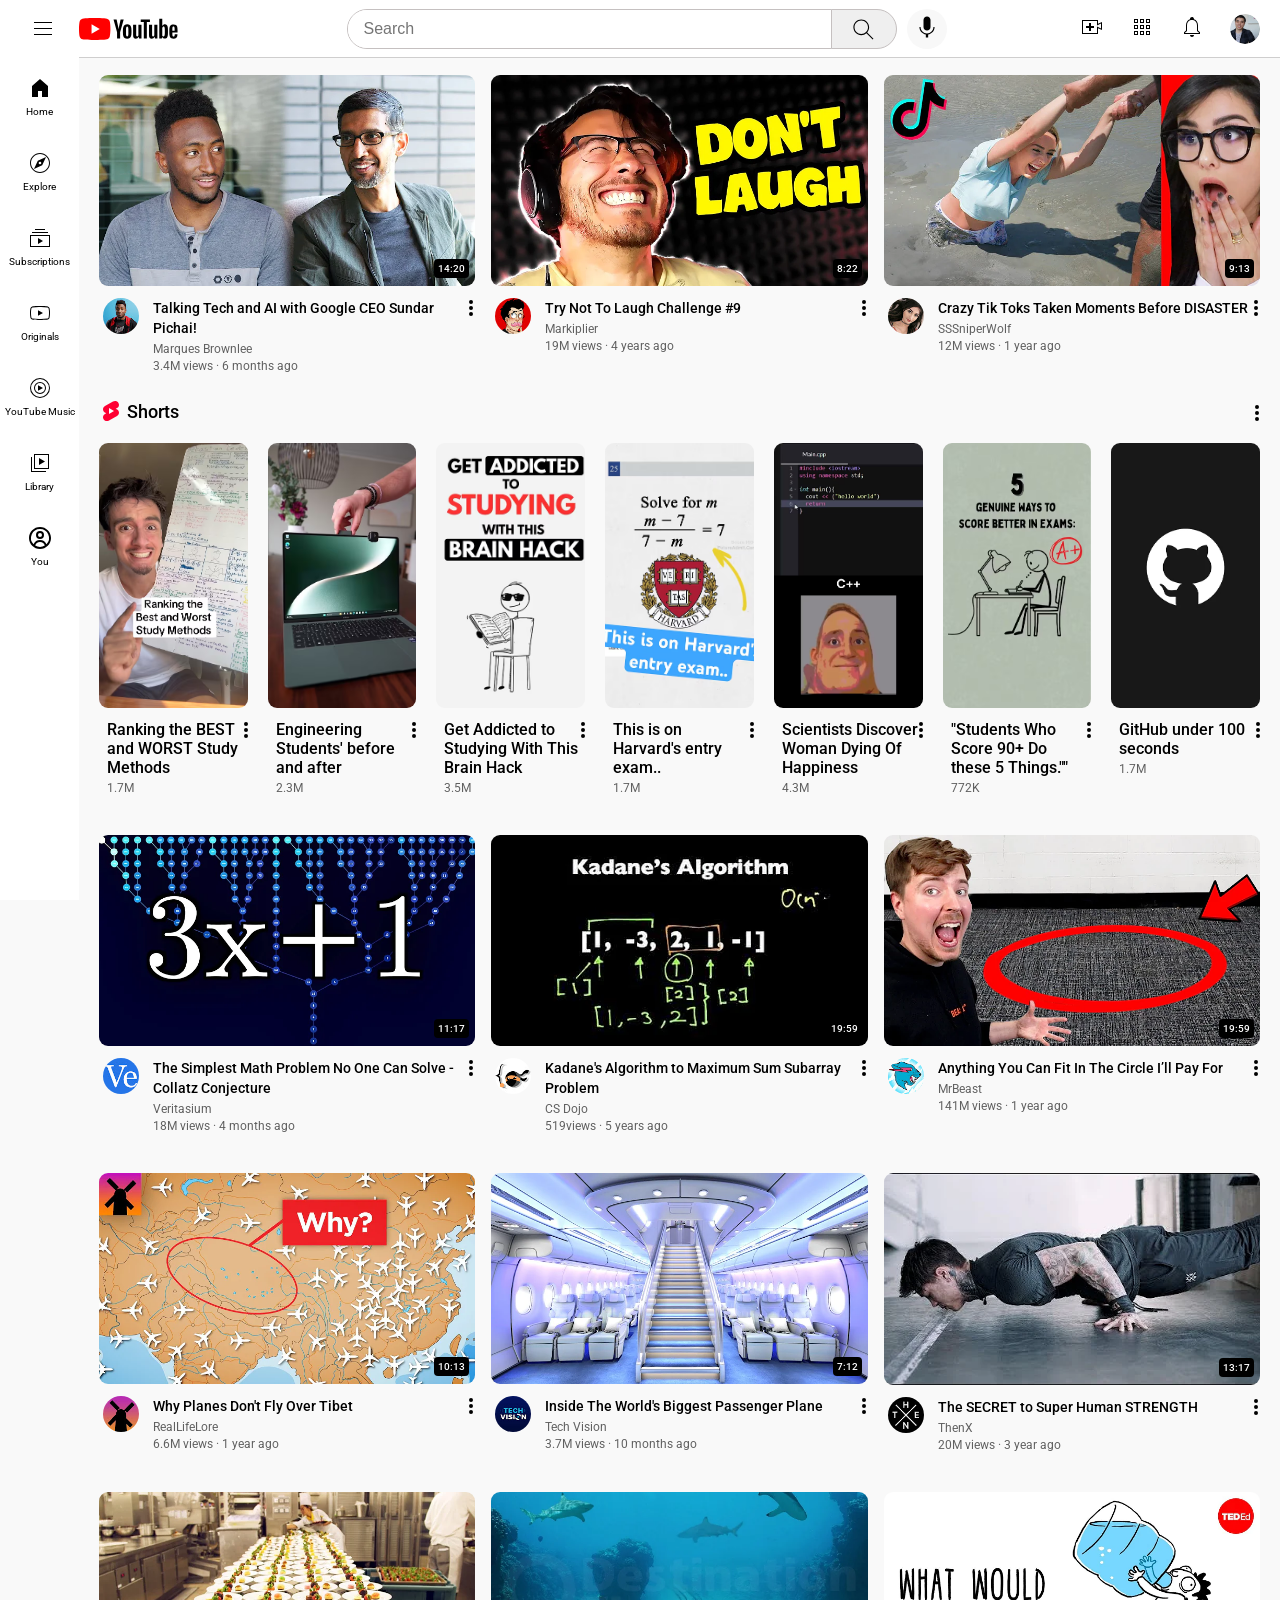
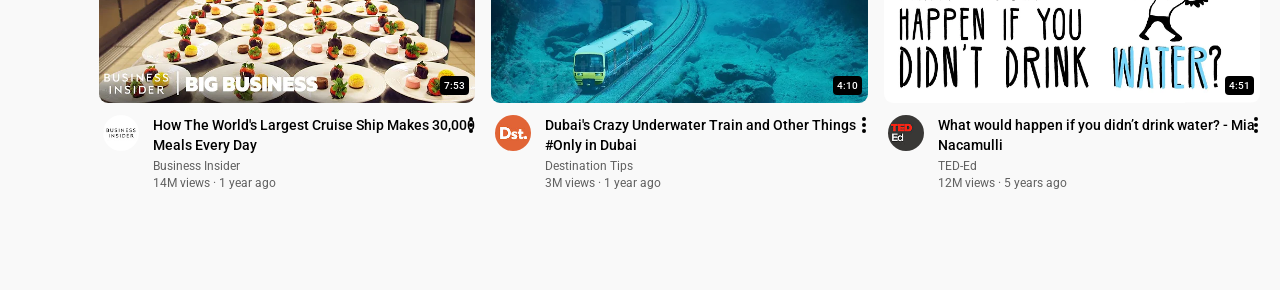
==== youtube.html @ ab287174 "first commit" ====
<!DOCTYPE html>
<html lang="en">

<head>
  <meta charset="UTF-8">
  <meta name="viewport" content="width=device-width, initial-scale=1.0">
  <title>Youtube</title>
  <link rel="preconnect" href="https://fonts.googleapis.com">
  <link rel="preconnect" href="https://fonts.gstatic.com" crossorigin>
  <link
    href="https://fonts.googleapis.com/css2?family=Roboto:ital,wdth,wght@0,92.4,100..900;1,92.4,100..900&display=swap"
    rel="stylesheet">
    <link rel="stylesheet" href="style/general.css">
    <link rel="stylesheet" href="style/header-shorts.css">
    <link rel="stylesheet" href="style/header.css">
    <link rel="stylesheet" href="style/shorts.css">
    <link rel="stylesheet" href="style/sidebar.css">
    <link rel="stylesheet" href="style/video.css">
</head>

<body>
  <header>
  <div class="header">
    <div class="left-section">
      <img class="hamburger-menu-logo" src="Icons/hamburger-menu.svg">
      <img class="youtube-logo" src="Icons/youtube-logo.svg">
    </div>
  <div class="middle-section">
    <div class="search-container">
      <div class="search-bar">
        <div class="search-bar-icon">
          <img src="Icons/search.svg">
        </div>
        <input class="search-input" type="text" placeholder="Search">
      </div>
      <button class="search-button">
        <img class="search-icon" src="Icons/search.svg">
      </button>
    </div>
    <button class="voice-search-button">
      <img class="voice-search-icon" src="Icons/voice-search-icon.svg">
    </button>
  </div>
    <div class="right-section">
      <div class="upload-container">
        <img class="upload-icon" src="Icons/upload.svg">
      </div>
      <div class="youtube-apps-container">
       <img class="youtube-apps-icon" src="Icons/youtube-apps.svg">
      </div>
      <div class="notification-container">
        <img class="notification-icon" src="Icons/notifications.svg">
      </div>
        <img class="my-channel-picture" src="Channels-pic/my-channel.jpeg">
    </div>
  </div>
  </header>
  <nav class="sidebar">
    <div class="sidebar-link">
      <img src="Icons/home.svg" alt="">
      <div>Home</div>
    </div>
    <div class="sidebar-link">
      <img src="Icons/explore.svg" alt="">
      <div>Explore</div>
    </div>
    <div class="sidebar-link">
      <img src="Icons/subscriptions.svg" alt="">
      <div>Subscriptions</div>
    </div>
    <div class="sidebar-link">
      <img src="Icons/originals.svg" alt="">
      <div>Originals</div>
    </div>
    <div class="sidebar-link">
      <img src="Icons/youtube-music.svg" alt="">
      <div>YouTube Music</div>
    </div>
    <div class="sidebar-link">
      <img src="Icons/library.svg" alt="">
      <div>Library</div>
    </div>
    <div class="sidebar-link">
      <img src="Icons/you-button.svg" alt="">
      <div>You</div>
    </div>
  </nav>
 <main>
   <section class="video-grid">
    <article class="video-preview">
      <div class="thumbnail-row">
        <a href="https://www.youtube.com/watch?v=n2RNcPRtAiY" target="_blank">
          <img class="thumbnail" src="thumbnails/thumbnail-1.webp" alt="Video-thumbnail">
        </a>
        <div class="video-time">14:20</div>
      </div>
      <div class="video-info-grid" >
        <div class="channel-picture">
          <img class="profile-picture" src="Channels-pic/channel-1.jpeg" alt="Channel">
        </div>
        <div class="video-info">
         <p class="video-title">Talking Tech and AI with Google CEO Sundar Pichai!</p>
        <div class="burger-menu">
          <img src="Icons/burger-menu.svg" alt="">
        </div>
         <p class="video-author">Marques Brownlee</p>
         <p class="video-stats">3.4M views · 6 months ago</p>
        </div>
      </div>
    </article>
    <article class="video-preview">
      <div class="thumbnail-row">
        <a href="https://www.youtube.com/watch?v=mP0RAo9SKZk" target="_blank">
          <img class="thumbnail" src="thumbnails/thumbnail-2.webp" alt="Video-thumbnail">
        </a>
        <div class="video-time">8:22</div>
      </div>
      <div class="video-info-grid" >
        <div class="channel-picture">
          <img class="profile-picture" src="Channels-pic/channel-2.jpeg" alt="Channel">
        </div>
        <div class="video-info">
          <div class="burger-menu">
            <img src="Icons/burger-menu.svg" alt="">
          </div>
          <p class="video-title">Try Not To Laugh Challenge #9</p>
          <p class="video-author">Markiplier</p>
          <p class="video-stats">19M views · 4 years ago</p>
        </div>
      </div>
    </article>
    <article class="video-preview">
      <div class="thumbnail-row">
        <a href="https://www.youtube.com/watch?v=FgjPQQeTh1w" target="_blank">
          <img class="thumbnail" src="thumbnails/thumbnail-3.webp" alt="Video-thumbnail">
        </a>
         <div class="video-time">9:13</div>
      </div>
      <div class="video-info-grid" >
        <div class="channel-picture">
          <img class="profile-picture" src="Channels-pic/channel-3.jpeg" alt="Channel">
        </div>
        <div class="video-info">
          <p class="video-title">Crazy Tik Toks Taken Moments Before DISASTER</p>
          <div class="burger-menu">
            <img src="Icons/burger-menu.svg" alt="">
          </div>
          <p class="video-author">SSSniperWolf</p>
          <p class="video-stats">12M views · 1 year ago</p>
        </div>
      </div>
    </article>
  </section>
    <div class="shorts-header">
      <div class="shorts-icon">
        <img src="Icons/youtube-short-logo.svg">
        <span class="shorts-name">Shorts</span>
      </div>
      <div class="shorts-burger-menu">
        <img class="shorts-burger-menu-logo" src="Icons/burger-menu.svg" alt="">
      </div>
    </div>
    <div class="shorts-grid">
      <div class="shorts-video-preview">
        <div class="shorts-thumbnail-row">
          <img class="shorts-thumbnail" src="thumbnail-shorts/thumbanil-shorts-1.avif">
        </div>
        <div class="shorts-video-info">
          <p class="shorts-title">Ranking the BEST and WORST Study Methods</p>
          <div class="shorts-burger-menu">
            <img src="Icons/burger-menu.svg">
          </div>
        </div>
        <p class="shorts-stats">1.7M</p>
      </div>
      <div class="shorts-video-preview">
        <div class="shorts-thumbnail-row">
          <img class="shorts-thumbnail" src="thumbnail-shorts/thumbanil-shorts-2.avif">
        </div>
        <div class="shorts-video-info">
          <p class="shorts-title">Engineering Students' before and after</p>
          <div class="shorts-burger-menu">
            <img src="Icons/burger-menu.svg">
          </div>
        </div>
        <p class="shorts-stats"> 2.3M</p>
      </div>
      <div class="shorts-video-preview">
        <div class="shorts-thumbnail-row">
          <img class="shorts-thumbnail" src="thumbnail-shorts/thumbanil-shorts-3.avif">
        </div>
        <div class="shorts-video-info">
          <p class="shorts-title">Get Addicted to Studying With This Brain Hack</p>
          <div class="shorts-burger-menu">
            <img src="Icons/burger-menu.svg">
          </div>
        </div>
        <p class="shorts-stats">3.5M</p>
      </div>
      <div class="shorts-video-preview">
        <div class="shorts-thumbnail-row">
          <img class="shorts-thumbnail" src="thumbnail-shorts/thumbanil-shorts-4.avif">
        </div>
        <div class="shorts-video-info">
          <p class="shorts-title">This is on Harvard's entry exam..</p>
          <div class="shorts-burger-menu">
            <img src="Icons/burger-menu.svg">
          </div>
        </div>
        <p class="shorts-stats"> 1.7M</p>  
      </div>
      <div class="shorts-video-preview">
        <div class="shorts-thumbnail-row">
          <img class="shorts-thumbnail" src="thumbnail-shorts/thumbanil-shorts-5.avif">
        </div>
        <div class="shorts-video-info">
          <p class="shorts-title">Scientists Discover Woman Dying Of Happiness</p>
          <div class="shorts-burger-menu">
            <img src="Icons/burger-menu.svg">
          </div>
        </div>
        <p class="shorts-stats">4.3M</p>  
      </div>
      <div class="shorts-video-preview">
        <div class="shorts-thumbnail-row">
          <img class="shorts-thumbnail" src="thumbnail-shorts/thumbanil-shorts-6.avif">
        </div>
        <div class="shorts-video-info">
          <p class="shorts-title">"Students Who Score 90+ Do these 5 Things.""</p>
          <div class="shorts-burger-menu">
            <img src="Icons/burger-menu.svg">
          </div>
        </div>
        <p class="shorts-stats">772K</p>  
      </div>
      <div class="shorts-video-preview">
        <div class="shorts-thumbnail-row">
          <img class="shorts-thumbnail" src="thumbnail-shorts/thumbanil-shorts-7.avif">
        </div>
        <div class="shorts-video-info">
          <p class="shorts-title">GitHub under 100 seconds</p>
          <div class="shorts-burger-menu">
            <img src="Icons/burger-menu.svg">
          </div>
        </div>
        <p class="shorts-stats"> 1.7M</p>  
      </div>
     </div>
      <section class="video-grid">
        <article class="video-preview">
          <div class="thumbnail-row">
            <a href="https://www.youtube.com/watch?v=86CQq3pKSUw" target="_blank">
              <img class="thumbnail" src="thumbnails/thumbnail-4.webp" alt="Video-thumbnail">
            </a>
              <div class="video-time">11:17</div>
          </div>
          <div class="video-info-grid">
            <div class="channel-picture">
              <img class="profile-picture" src="Channels-pic/channel-4.jpeg" alt="Channel">
            </div>
            <div class="video-info">
              <p class="video-title">The Simplest Math Problem No One Can Solve - Collatz Conjecture</p>
              <div class="burger-menu">
                <img src="Icons/burger-menu.svg" alt="">
              </div>
              <p class="video-author">Veritasium</p>
              <p class="video-stats">18M views · 4 months ago</p>
            </div>
          </div>
        </article>
        <article class="video-preview">
          <div class="thumbnail-row">
            <a href="https://www.youtube.com/watch?v=86CQq3pKSUw" target="_blank">
              <img class="thumbnail" src="thumbnails/thumbnail-5.webp" alt="Video-thumbnail">
            </a>
        <div class="video-time">19:59</div>
          </div>
          <div class="video-info-grid">
            <div class="channel-picture">
              <img class="profile-picture" src="Channels-pic/channel-5.jpeg" alt="Channel">
            </div>
            <div class="video-info">
              <div class="burger-menu">
                <img src="Icons/burger-menu.svg" alt="">
              </div>
              <p class="video-title">Kadane's Algorithm to Maximum Sum Subarray Problem</p>
              <p class="video-author">CS Dojo</p>
              <p class="video-stats"> 519views · 5 years ago</p>
            </div>
          </div>
        </article>
        <article class="video-preview">
          <div class="thumbnail-row">
            <a href="https://www.youtube.com/watch?v=yXWw0_UfSFg" target="_blank">
              <img class="thumbnail" src="thumbnails/thumbnail-6.webp" alt="Video-thumbnail">
            </a>
            <div class="video-time">19:59</div>
          </div>
          <div class="video-info-grid">
            <div class="channel-picture">
              <img class="profile-picture" src="Channels-pic/channel-6.jpeg" alt="Channel">
            </div>
            <div class="video-info">
              <p class="video-title">Anything You Can Fit In The Circle I’ll Pay For</p>
              <div class="burger-menu">
                <img src="Icons/burger-menu.svg" alt="">
              </div>
              <p class="video-author">MrBeast</p>
              <p class="video-stats">141M views · 1 year ago</p>
            </div>
          </div>
        </article>
        <article class="video-preview">
          <div class="thumbnail-row">
            <a href="https://www.youtube.com/watch?v=fNVa1qMbF9Y" target="_blank">
              <img class="thumbnail" src="thumbnails/thumbnail-7.webp" alt="Video-thumbnail">
            </a>
            <div class="video-time">10:13</div>
          </div>
          <div class="video-info-grid">
            <div class="channel-picture">
              <img class="profile-picture" src="Channels-pic/channel-7.jpeg" alt="Channel">
            </div>
            <div class="video-info">
              <p class="video-title">Why Planes Don't Fly Over Tibet</p>
              <div class="burger-menu">
                <img src="Icons/burger-menu.svg" alt="">
              </div>
              <p class="video-author">RealLifeLore</p>
              <p class="video-stats">6.6M views · 1 year ago</p>
            </div>
          </div>
        </article>
        <article class="video-preview">
          <div class="thumbnail-row">
            <a href="https://www.youtube.com/watch?v=lFm4EM1juls" target="_blank">
              <img class="thumbnail" src="thumbnails/thumbnail-8.webp" alt="Video-thumbnail">
            </a>
            <div class="video-time">7:12</div> 
          </div>
          <div class="video-info-grid">
            <div class="channel-picture">
              <img class="profile-picture" src="Channels-pic/channel-8.jpeg" alt="Channel">
            </div>
            <div class="video-info">
              <p class="video-title">Inside The World's Biggest Passenger Plane</p>
              <div class="burger-menu">
                <img src="Icons/burger-menu.svg" alt="">
              </div>
              <p class="video-author">Tech Vision</p>
              <p class="video-stats">3.7M views · 10 months ago</p>
            </div>
          </div>
        </article>
        <article class="video-preview">
          <div class="thumbnail-row">
            <a href="https://www.youtube.com/watch?v=ixmxOlcrlUc" target="_blank">
              <img class="thumbnail" src="thumbnails/thumbnail-9.webp" alt="Video-thumbnail">
            </a>
            <div class="video-time">13:17</div> 
          </div>
          <div class="video-info-grid">
            <div class="channel-picture">
              <img class="profile-picture" src="Channels-pic/channel-9.jpeg" alt="Channel">
            </div>
            <div class="video-info">
              <p class="video-title">The SECRET to Super Human STRENGTH</p>
              <div class="burger-menu">
                <img src="Icons/burger-menu.svg" alt="">
              </div>
              <p class="video-author">ThenX</p>
              <p class="video-stats">20M views · 3 year ago</p>
            </div>
          </div>
        </article>
        <article class="video-preview">
          <div class="thumbnail-row">
            <a href="https://www.youtube.com/watch?v=R2vXbFp5C9o" target="_blank">
              <img class="thumbnail" src="thumbnails/thumbnail-10.webp" alt="Video-thumbnail">
            </a>
            <div class="video-time">7:53</div>
          </div>
          <div class="video-info-grid">
            <div class="channel-picture">
              <img class="profile-picture" src="Channels-pic/channel-10.jpeg" alt="Channel">
            </div>
            <div class="video-info">
              <p class="video-title">How The World's Largest Cruise Ship Makes 30,000 Meals Every Day</p>
              <div class="burger-menu">
                <img src="Icons/burger-menu.svg" alt="">
              </div>
              <p class="video-author">Business Insider</p>
              <p class="video-stats">14M views · 1 year ago</p>
            </div>
          </div>
        </article>
        <article class="video-preview">
          <div class="thumbnail-row">
            <a href="https://www.youtube.com/watch?v=0nZuYyXET3s" target="_blank">
              <img class="thumbnail" src="thumbnails/thumbnail-11.webp" alt="Video-thumbnail">
            </a>
              <div class="video-time">4:10</div>
          </div>
          <div class="video-info-grid">
            <div class="channel-picture">
              <img class="profile-picture" src="Channels-pic/channel-11.jpeg" alt="Channel">
            </div>
            <div class="video-info">
              <p class="video-title">Dubai's Crazy Underwater Train and Other Things #Only in Dubai</p>
              <div class="burger-menu">
                <img src="Icons/burger-menu.svg" alt="">
              </div>
              <p class="video-author">Destination Tips</p>
              <p class="video-stats">3M views · 1 year ago</p>
            </div>
          </div>
        </article>
        <article class="video-preview">
          <div class="thumbnail-row">
            <a href="https://www.youtube.com/watch?v=9iMGFqMmUFs" target="_blank">
              <img class="thumbnail" src="thumbnails/thumbnail-12.webp" alt="Video-thumbnail">
            </a>
              <div class="video-time">4:51</div>              
          </div>
          <div class="video-info-grid">
            <div class="channel-picture">
              <img class="profile-picture" src="Channels-pic/channel-12.jpeg" alt="Channel">
            </div>
            <div class="video-info">
              <p class="video-title">What would happen if you didn’t drink water? - Mia Nacamulli</p>
              <div class="burger-menu">
                <img src="Icons/burger-menu.svg" alt="">
              </div>
              <p class="video-author">TED-Ed</p>
              <p class="video-stats">12M views · 5 years ago</p>
            </div>
          </div>
        </article>
      </section>
    </main>
</body>
</html>
---- style/general.css ----
body , .vide-grid{
  font-family: Roboto, Arial;
  padding-top: 55px;
  padding-left: 79px;
  margin: 0;
  background-color: rgb(249, 249, 249);
  padding-bottom:100px;
} 

p {
  margin: 0;
}
---- style/header-shorts.css ----
.shorts-header{
  height: 40px;
  display: flex;
  flex-direction: row;
  justify-content: space-between;
  position: relative;
  padding-bottom: 10px;
  background-color: rgb(249, 249, 249);
}
.shorts-icon{
  position:absolute;
  left:0;
  display: flex;
  align-items: center;
  bottom:0;
  left: 20px;
  
}
.shorts-burger-menu{
  position: relative;
  cursor: pointer;
  padding:8px;
  width: 24px;
  height: 24px;
  cursor: pointer;
  transition: opacity 0.15s;
  /* border: 1px solid red; */
  }
  .shorts-burger-menu-logo{
    position: absolute;
    bottom:-22px;
    left:-13px;
  }
.shorts-burger-menu:hover{
  background-color: rgb(218, 203, 203);
  border-radius: 50%;
}
.shorts-burger-menu:active{
  opacity: 0.8;
}
.shorts-name{
  font-size: 18px;
  font-weight: 500;
  padding-left: 4px;
}
---- style/header.css ----
.header {
  display: flex;
  justify-content: space-between;
  align-items: center;
  position: fixed;
  top: 0;
  left: 0;
  right: 0;
  height: 57px;
  background-color: white;
  border-bottom: 1px solid rgb(207, 206, 206);
  z-index: 100;
}

.header:focus-within .middle-section {
  /* grows ONLY from the left: margin-left shrinks by exactly
     the same amount the icon grows (40px), margin-right is untouched
     so the right edge (search-button/voice button) never moves */
  margin-left: 30px;
  max-width: 640px;
}

/* Left section */
.left-section {
  display: flex;
  align-items: center;
}

.hamburger-menu-logo {
  height: 24px;
  margin-left: 31px;
  margin-right: 24px;
}

.youtube-logo {
  height: 22px;
}

/* Middle section */
.middle-section {
  display: flex;
  flex: 1;
  max-width: 600px;
  margin-left: 70px;
  margin-right: 35px;
  transition: margin-left 0.2s, max-width 0.2s;
}

.search-container {
  display: flex;
  flex: 1;
  height: 40px;
}

.search-bar {
  display: flex;
  align-items: center;
  flex: 1;
  height: 40px;
  box-sizing: border-box;
  overflow: hidden;
  border: 1px solid rgb(197, 192, 192);
  border-radius: 100px 0 0 100px;
  box-shadow: inset 0 2px 2px rgba(238, 238, 238, 0.05);
  transition: border-color 0.2s;
}

.search-bar:focus-within {
  border-color: rgb(31, 31, 31);
}

/* the icon is now a normal flex child, not absolutely positioned,
   so it can never escape to a wrong parent */
.search-bar-icon {
  display: flex;
  align-items: center;
  justify-content: center;
  flex-shrink: 0;
  width: 0;
  opacity: 0;
  overflow: hidden;
  transition: width 0.2s, opacity 0.2s;
}

.search-bar-icon img {
  width: 22px;
  margin-left: 16px;
}

.search-bar:focus-within .search-bar-icon {
  width: 40px;
  opacity: 1;
}

.search-input {
  flex: 1;
  min-width: 0;
  height: 100%;
  padding-left: 16px;
  border: none;
  outline: none;
  font-size: 16px;
  box-sizing: border-box;
}

.search-input::placeholder {
  font-size: 16px;
}

.search-button {
  width: 66px;
  height: 40px;
  margin-left: -1px;
  margin-right: 10px;
  box-sizing: border-box;
  border: 1px solid rgb(197, 192, 192);
  border-radius: 0 100px 100px 0;
}

.search-icon {
  height: 27px;
  padding-top: 4px;
}

.voice-search-button {
  width: 40px;
  height: 40px;
  border: none;
  border-radius: 50%;
  background-color: rgb(248, 248, 248);
}

.voice-icon {
  height: 24px;
}

/* Right section */
.right-section {
  display: flex;
  justify-content: space-between;
  align-items: center;
  flex-shrink: 0;
  width: 180px;
  margin-right: 20px;
}

.upload-icon,
.notification-icon,
.youtube-apps-icon {
  height: 24px;
}

.my-channel-picture {
  height: 30px;
  border-radius: 50%;
}
---- style/shorts.css ----
.shorts-grid {
  display: grid;
  grid-template-columns: repeat(7, minmax(140px, 1fr));
  row-gap: 0px;
  column-gap: 20px;
  background-color: rgb(249, 249, 249);
  padding-bottom: 40px;
  box-sizing: border-box;
  overflow-x: auto;
  padding: 20px;
}

.shorts-thumbnail {
  width: 100%;
  aspect-ratio: 9 / 16;
  object-fit: cover;
  border-radius: 9px;
}

.shorts-thumbnail-row {
  padding-bottom: 8px;
  overflow: hidden;
  min-width: 0;
  box-sizing: border-box;
}

.shorts-title {
  font-size: 16px;
  font-weight: 500;
  min-width: 0;
  overflow-wrap: break-word;
  display: -webkit-box;
  -webkit-box-orient: vertical;
  overflow: hidden;
}

.shorts-stats {
  font-size: 12px;
  color: rgb(96, 96, 96);
  padding-left: 8px;
}

.shorts-video-info {
  display: grid;
  grid-template-columns: 1fr auto;
  align-items: start;
  column-gap: 4px;
  padding-left: 8px;
  padding-bottom: 4px;
  box-sizing: border-box;
  min-width: 0;
  width: 100%;
  position: relative;

}
.shorts-burger-menu{
  position: absolute;
  top:-10px;
  right:-18px;
}
---- style/sidebar.css ----
.sidebar {
  position: fixed;
  top: 55px;
  bottom: 0;
  left: 0;
  width: 79px;
  padding-top: 4px;
  z-index: 200;
  background-color: white;
  overflow-y: auto;
}

.sidebar-link {
  cursor: pointer;
  height: 75px;
  display: flex;
  flex-direction: column;
  justify-content: center;
  align-items: center;

}

.sidebar-link:hover {
  background-color: rgb(216, 213, 213);
}

.sidebar-link img {
  height: 24px;
  margin-bottom: 6.5px;
}

.sidebar-link div {
  font-size: 10px;
}
---- style/video.css ----
.thumbnail{
  width:100%;
  border-radius: 9px;
}
.video-title {
  font-size: 14px;
  font-weight: 500;
  line-height: 20px;
  margin-bottom: 4px;
}
.video-info-grid {
  display: grid;
  grid-template-columns: 50px 1fr;
  padding-left: 4px;
}
.profile-picture {
  width: 36px;
  border-radius: 50%;
}
.thumbnail-row {
  margin-bottom: 8px;
  position: relative;
}
.video-author,
.video-stats {
  font-size: 12px;
  color: rgb(96, 96, 96);
}

.video-stats{
  margin-top: 3px;
}
.video-grid{
  display: grid;
  grid-template-columns: 1fr 1fr 1fr;
  column-gap: 16px;
  row-gap: 40px;
  padding: 20px;
  padding-bottom:0;
}
@media (max-width:720px){
  .video-grid {
    grid-template-columns: repeat(2,1fr);
  }
}
.video-info{
  position: relative;
}
.burger-menu{
  position:absolute;
  top:-10px;
  right:-16px;
}

.burger-menu {
  width: 24px;
  height: 24px;
  cursor: pointer;
  padding: 8px;
  transition: opacity 0.15s;
  flex-shrink: 0;
}

.burger-menu:hover {
  background-color: rgb(218, 203, 203);
  border-radius: 50%;
}

.burger-menu:active {
  opacity: 0.6;
}
.video-time{
  position:absolute;
  background-color:black;
  color:white;
  bottom:12px;
  right:6px;
  border-radius: 4px;
  font-size:10px;
  font-weight: 500;
  padding:4px;
}
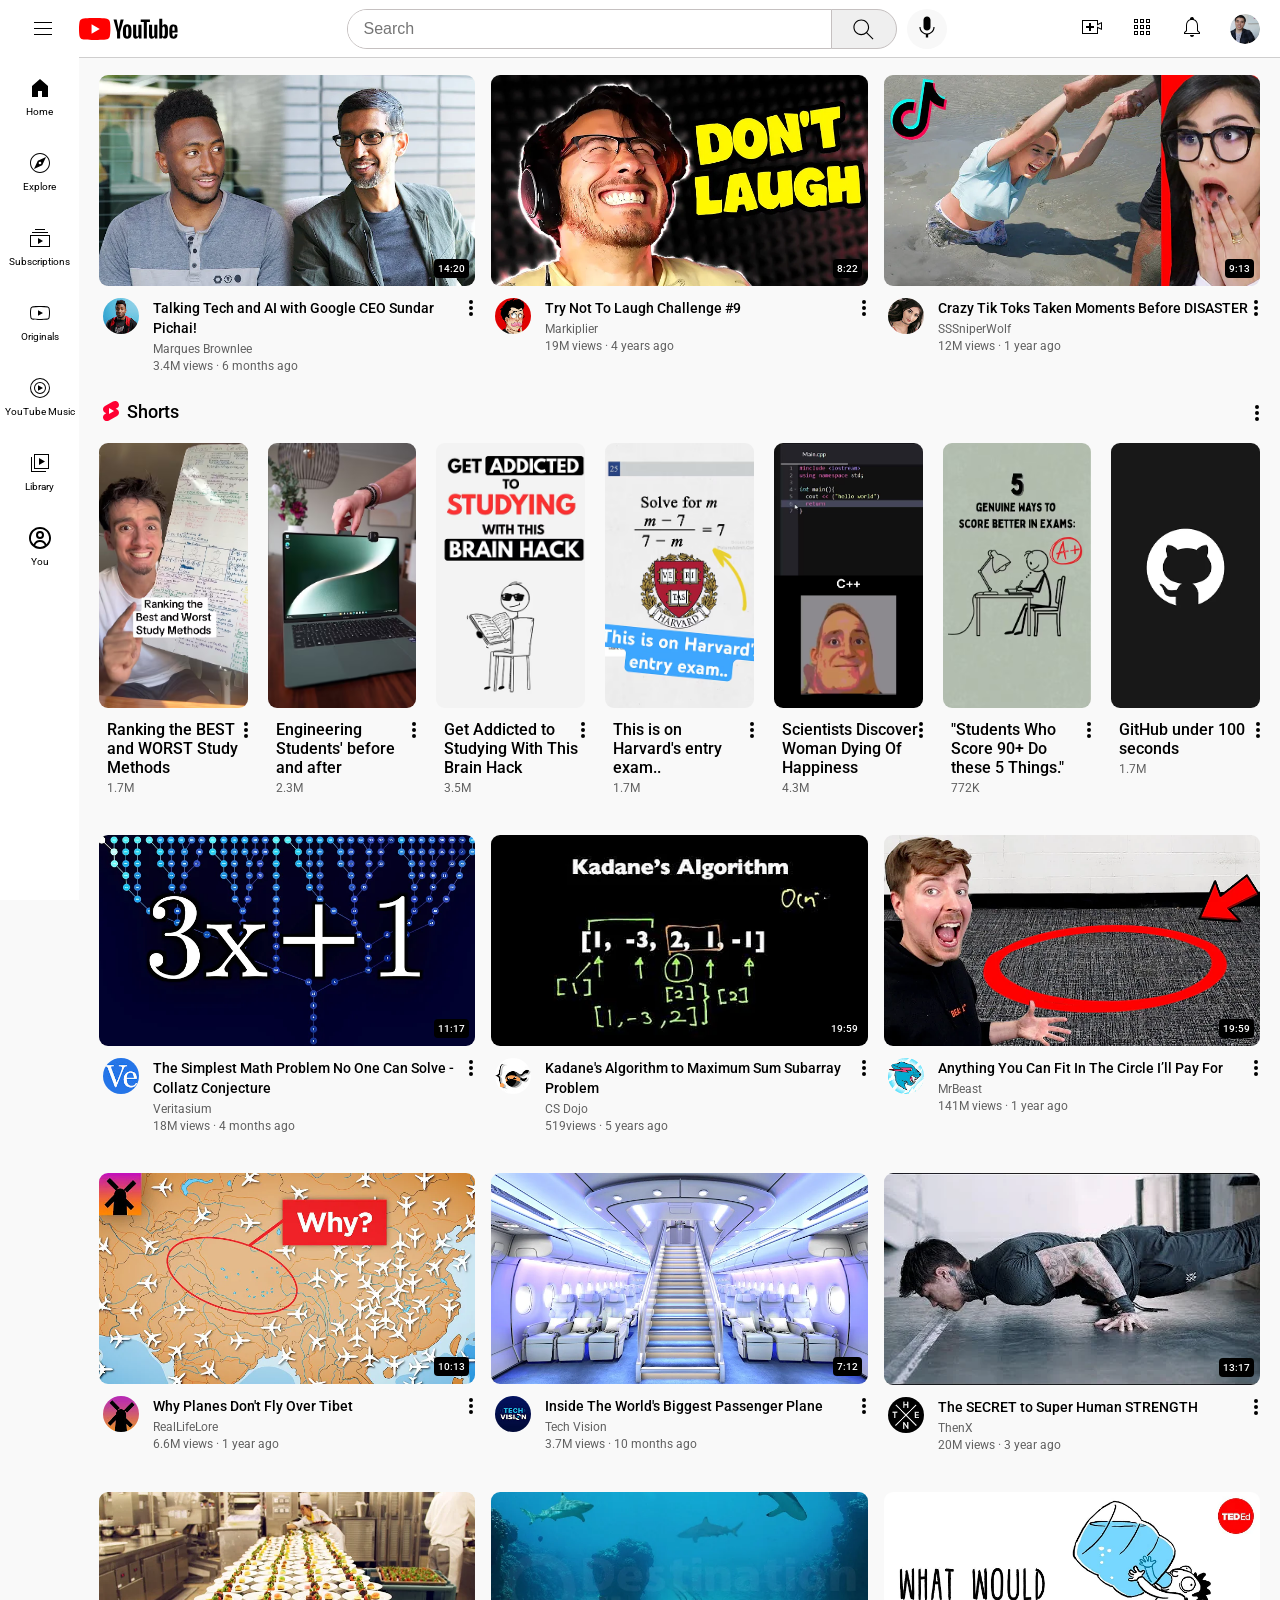
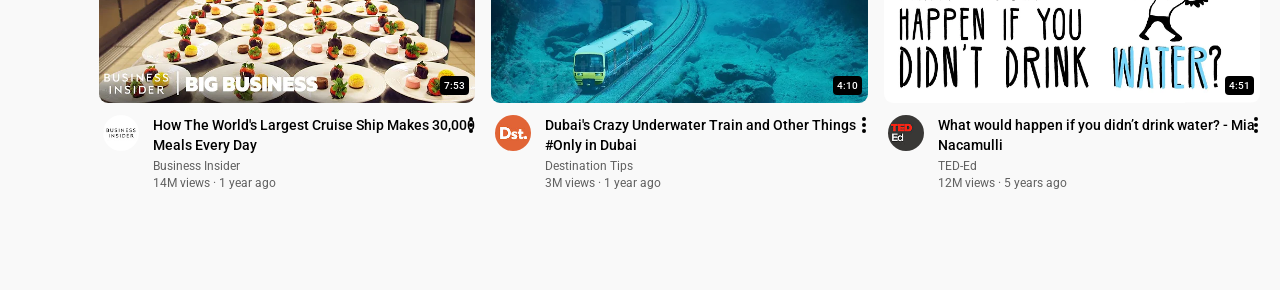
==== commit f6318f8a: "modified:   youtube.html" ====
--- a/youtube.html
+++ b/youtube.html
@@ -226,7 +226,7 @@
           <img class="shorts-thumbnail" src="thumbnail-shorts/thumbanil-shorts-6.avif">
         </div>
         <div class="shorts-video-info">
-          <p class="shorts-title">"Students Who Score 90+ Do these 5 Things.""</p>
+          <p class="shorts-title">"Students Who Score 90+ Do these 5 Things."</p>
           <div class="shorts-burger-menu">
             <img src="Icons/burger-menu.svg">
           </div>
